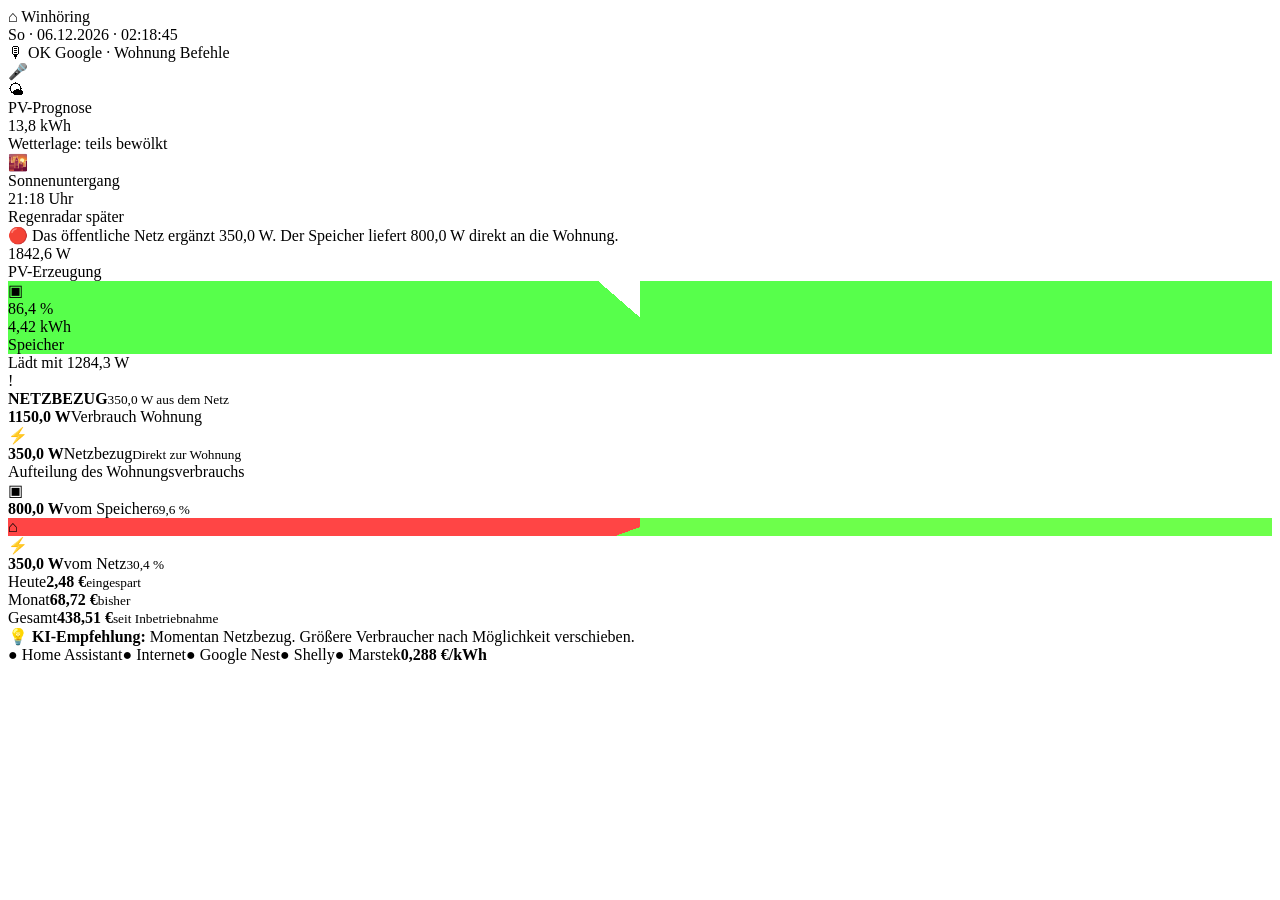
==== index.html @ 6ba89e19 "Wohnungszentrale AI V1.0 Energy Core" ====
<!DOCTYPE html>
<html lang="de">
<head>
  <meta charset="UTF-8" />
  <meta name="viewport" content="width=device-width, initial-scale=1.0, maximum-scale=1.0, user-scalable=no" />
  <title>Wohnungszentrale AI · Energie</title>
  <link rel="stylesheet" href="css/style.css" />
</head>
<body>
<div class="bg"></div>
<div class="app">
<header class="top"><div><div class="place">⌂ Winhöring</div><div class="date" id="dateLine">--</div><div class="voice">🎙 OK Google · Wohnung Befehle</div></div><div class="mic">🎤</div></header>
<section class="weather-row"><article class="glass weather-card"><div class="weather-icon" id="weatherIcon">🌤</div><div><div class="card-title">PV-Prognose</div><div class="forecast" id="pvForecast">13,8 kWh</div><div class="sub" id="weatherText">Wetterlage: teils bewölkt</div></div></article><article class="glass weather-card"><div class="weather-icon">🌇</div><div><div class="card-title">Sonnenuntergang</div><div class="sunset" id="sunsetTime">21:18 Uhr</div><div class="sub">Regenradar später</div></div></article></section>
<section class="glass assistant-line" id="assistantText">Wohnungszentrale wird geladen …</section>
<main class="stage">
<section class="sun-block"><div class="sky"><div class="cloud cloud-a" id="cloudA"></div><div class="cloud cloud-b" id="cloudB"></div><div class="sun-body" id="skyBody"></div></div><div class="pv-value" id="pvPower">-- W</div><div class="pv-label">PV-Erzeugung</div></section>
<div class="flow flow-gold" id="pvFlow"><i></i><i></i><i></i></div>
<section class="battery-ring" id="batteryRing"><div class="battery-inner"><div class="battery-icon">▣</div><div class="battery-soc" id="batterySoc">-- %</div><div class="battery-kwh" id="batteryKwh">-- kWh</div><div class="sub">Speicher</div></div></section>
<div class="battery-state" id="batteryState">Warte auf Daten</div>
<div class="flow flow-green" id="batteryFlow"><i></i><i></i><i></i></div>
<section class="middle"><article class="glass status-box" id="statusBox"><div class="status-icon" id="statusIcon">✓</div><strong id="autarkStatus">--</strong><small id="statusSmall">Status wird geladen</small></article><div class="house-block"><div class="house"><div class="roof"></div><div class="house-body"><div class="window"></div><div class="window"></div><div class="door"></div></div></div><div class="home-readout"><b id="homeLoad">-- W</b><span>Verbrauch Wohnung</span></div></div><article class="glass grid-box" id="gridBox"><div class="tower">⚡</div><b id="gridPower">-- W</b><span>Netzbezug</span><small>Direkt zur Wohnung</small></article><div class="grid-flow" id="gridFlow"><i></i><i></i><i></i><i></i><i></i></div></section>
<section class="glass split"><div class="split-title">Aufteilung des Wohnungsverbrauchs</div><div class="split-content"><div class="split-side green-text"><div class="round-small">▣</div><b id="fromBattery">-- W</b><span>vom Speicher</span><small id="fromBatteryPercent">-- %</small></div><div class="donut" id="donut"><div>⌂</div></div><div class="split-side red-text"><div class="round-small">⚡</div><b id="fromGrid">-- W</b><span>vom Netz</span><small id="fromGridPercent">-- %</small></div></div><div class="split-bar"><em id="greenBar"></em><strong id="redBar"></strong></div></section>
<section class="money"><article class="glass money-card"><span>Heute</span><b id="savingToday">-- €</b><small>eingespart</small></article><article class="glass money-card"><span>Monat</span><b id="savingMonth">-- €</b><small>bisher</small><div class="month-bar"><em id="monthProgress"></em></div></article><article class="glass money-card"><span>Gesamt</span><b id="savingTotal">-- €</b><small>seit Inbetriebnahme</small></article></section>
<section class="glass tip" id="aiTip">💡 <b>KI-Empfehlung:</b> Werte werden geladen.</section>
</main>
<footer class="footer"><span id="haStatus">● Home Assistant</span><span id="internetStatus">● Internet</span><span id="googleStatus">● Google Nest</span><span id="shellyStatus">● Shelly</span><span id="marstekStatus">● Marstek</span><b>0,288 €/kWh</b></footer>
</div>
<script src="config/config.js"></script><script src="js/ha.js"></script><script src="js/app.js"></script>
</body></html>
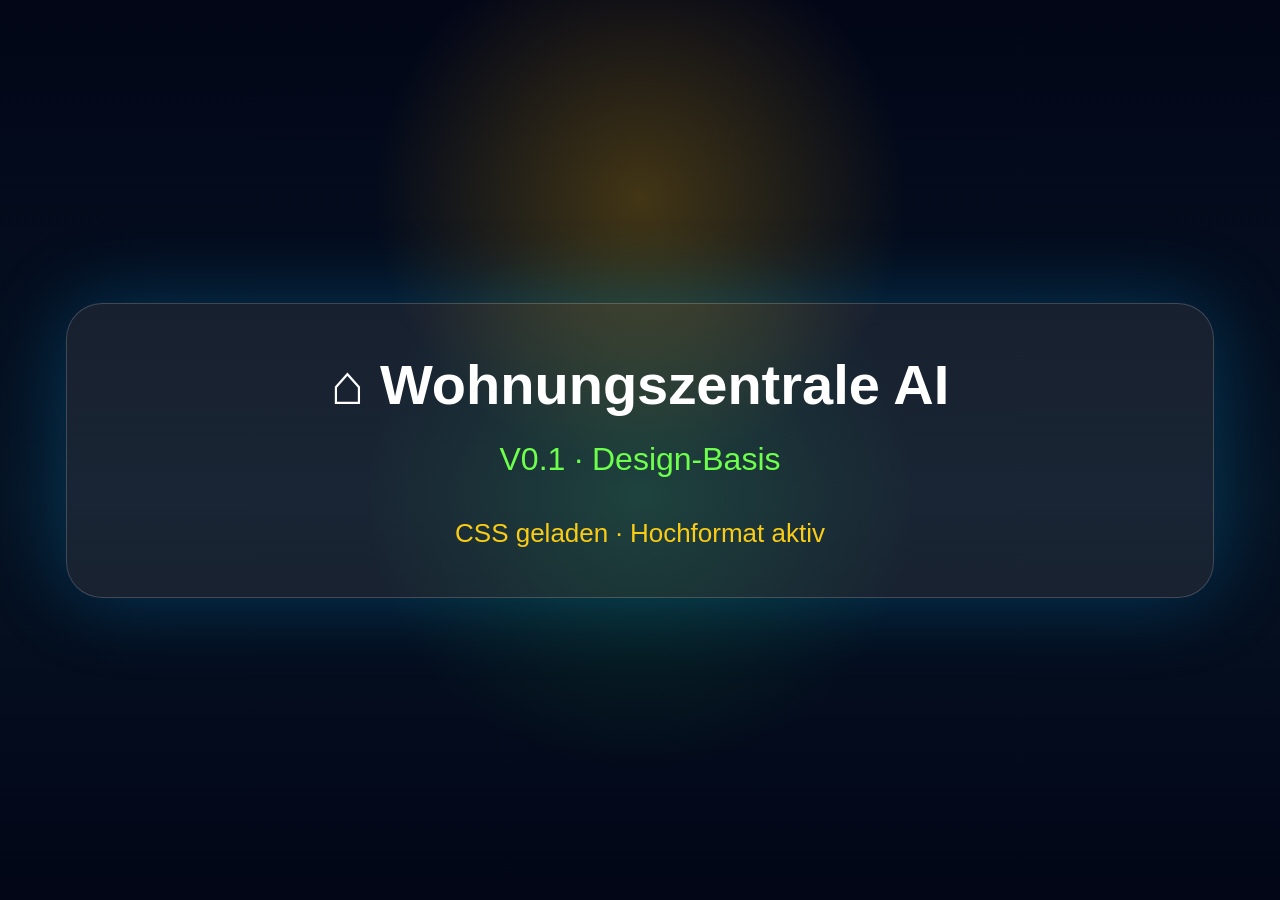
==== commit 21021fc4: "V0.1 Design-Basis" ====
--- a/index.html
+++ b/index.html
@@ -1,29 +1,18 @@
-<!DOCTYPE html>
+<!doctype html>
 <html lang="de">
 <head>
-  <meta charset="UTF-8" />
-  <meta name="viewport" content="width=device-width, initial-scale=1.0, maximum-scale=1.0, user-scalable=no" />
-  <title>Wohnungszentrale AI · Energie</title>
-  <link rel="stylesheet" href="css/style.css" />
+  <meta charset="utf-8">
+  <meta name="viewport" content="width=device-width, initial-scale=1">
+  <title>Wohnungszentrale AI</title>
+  <link rel="stylesheet" href="css/style.css">
 </head>
 <body>
-<div class="bg"></div>
-<div class="app">
-<header class="top"><div><div class="place">⌂ Winhöring</div><div class="date" id="dateLine">--</div><div class="voice">🎙 OK Google · Wohnung Befehle</div></div><div class="mic">🎤</div></header>
-<section class="weather-row"><article class="glass weather-card"><div class="weather-icon" id="weatherIcon">🌤</div><div><div class="card-title">PV-Prognose</div><div class="forecast" id="pvForecast">13,8 kWh</div><div class="sub" id="weatherText">Wetterlage: teils bewölkt</div></div></article><article class="glass weather-card"><div class="weather-icon">🌇</div><div><div class="card-title">Sonnenuntergang</div><div class="sunset" id="sunsetTime">21:18 Uhr</div><div class="sub">Regenradar später</div></div></article></section>
-<section class="glass assistant-line" id="assistantText">Wohnungszentrale wird geladen …</section>
-<main class="stage">
-<section class="sun-block"><div class="sky"><div class="cloud cloud-a" id="cloudA"></div><div class="cloud cloud-b" id="cloudB"></div><div class="sun-body" id="skyBody"></div></div><div class="pv-value" id="pvPower">-- W</div><div class="pv-label">PV-Erzeugung</div></section>
-<div class="flow flow-gold" id="pvFlow"><i></i><i></i><i></i></div>
-<section class="battery-ring" id="batteryRing"><div class="battery-inner"><div class="battery-icon">▣</div><div class="battery-soc" id="batterySoc">-- %</div><div class="battery-kwh" id="batteryKwh">-- kWh</div><div class="sub">Speicher</div></div></section>
-<div class="battery-state" id="batteryState">Warte auf Daten</div>
-<div class="flow flow-green" id="batteryFlow"><i></i><i></i><i></i></div>
-<section class="middle"><article class="glass status-box" id="statusBox"><div class="status-icon" id="statusIcon">✓</div><strong id="autarkStatus">--</strong><small id="statusSmall">Status wird geladen</small></article><div class="house-block"><div class="house"><div class="roof"></div><div class="house-body"><div class="window"></div><div class="window"></div><div class="door"></div></div></div><div class="home-readout"><b id="homeLoad">-- W</b><span>Verbrauch Wohnung</span></div></div><article class="glass grid-box" id="gridBox"><div class="tower">⚡</div><b id="gridPower">-- W</b><span>Netzbezug</span><small>Direkt zur Wohnung</small></article><div class="grid-flow" id="gridFlow"><i></i><i></i><i></i><i></i><i></i></div></section>
-<section class="glass split"><div class="split-title">Aufteilung des Wohnungsverbrauchs</div><div class="split-content"><div class="split-side green-text"><div class="round-small">▣</div><b id="fromBattery">-- W</b><span>vom Speicher</span><small id="fromBatteryPercent">-- %</small></div><div class="donut" id="donut"><div>⌂</div></div><div class="split-side red-text"><div class="round-small">⚡</div><b id="fromGrid">-- W</b><span>vom Netz</span><small id="fromGridPercent">-- %</small></div></div><div class="split-bar"><em id="greenBar"></em><strong id="redBar"></strong></div></section>
-<section class="money"><article class="glass money-card"><span>Heute</span><b id="savingToday">-- €</b><small>eingespart</small></article><article class="glass money-card"><span>Monat</span><b id="savingMonth">-- €</b><small>bisher</small><div class="month-bar"><em id="monthProgress"></em></div></article><article class="glass money-card"><span>Gesamt</span><b id="savingTotal">-- €</b><small>seit Inbetriebnahme</small></article></section>
-<section class="glass tip" id="aiTip">💡 <b>KI-Empfehlung:</b> Werte werden geladen.</section>
-</main>
-<footer class="footer"><span id="haStatus">● Home Assistant</span><span id="internetStatus">● Internet</span><span id="googleStatus">● Google Nest</span><span id="shellyStatus">● Shelly</span><span id="marstekStatus">● Marstek</span><b>0,288 €/kWh</b></footer>
-</div>
-<script src="config/config.js"></script><script src="js/ha.js"></script><script src="js/app.js"></script>
-</body></html>
+  <main class="screen">
+    <div class="card">
+      <div class="title">⌂ Wohnungszentrale AI</div>
+      <div class="subtitle">V0.1 · Design-Basis</div>
+      <div class="status">CSS geladen · Hochformat aktiv</div>
+    </div>
+  </main>
+</body>
+</html>
--- a/css/style.css
+++ b/css/style.css
@@ -0,0 +1,48 @@
+html, body {
+  margin: 0;
+  width: 100%;
+  height: 100%;
+  background: #020617;
+  color: white;
+  font-family: Arial, Helvetica, sans-serif;
+  overflow: hidden;
+}
+
+.screen {
+  width: 100vw;
+  height: 100vh;
+  background:
+    radial-gradient(circle at 50% 22%, rgba(255, 180, 0, 0.25), transparent 28%),
+    radial-gradient(circle at 50% 55%, rgba(34, 197, 94, 0.18), transparent 34%),
+    linear-gradient(180deg, #020617 0%, #061323 55%, #020617 100%);
+  display: flex;
+  align-items: center;
+  justify-content: center;
+}
+
+.card {
+  width: 82%;
+  padding: 48px;
+  border-radius: 36px;
+  background: rgba(255,255,255,0.08);
+  border: 1px solid rgba(255,255,255,0.18);
+  box-shadow: 0 0 80px rgba(0,180,255,0.25);
+  text-align: center;
+}
+
+.title {
+  font-size: 56px;
+  font-weight: 900;
+}
+
+.subtitle {
+  margin-top: 24px;
+  font-size: 32px;
+  color: #6dff4b;
+}
+
+.status {
+  margin-top: 40px;
+  font-size: 26px;
+  color: #facc15;
+}
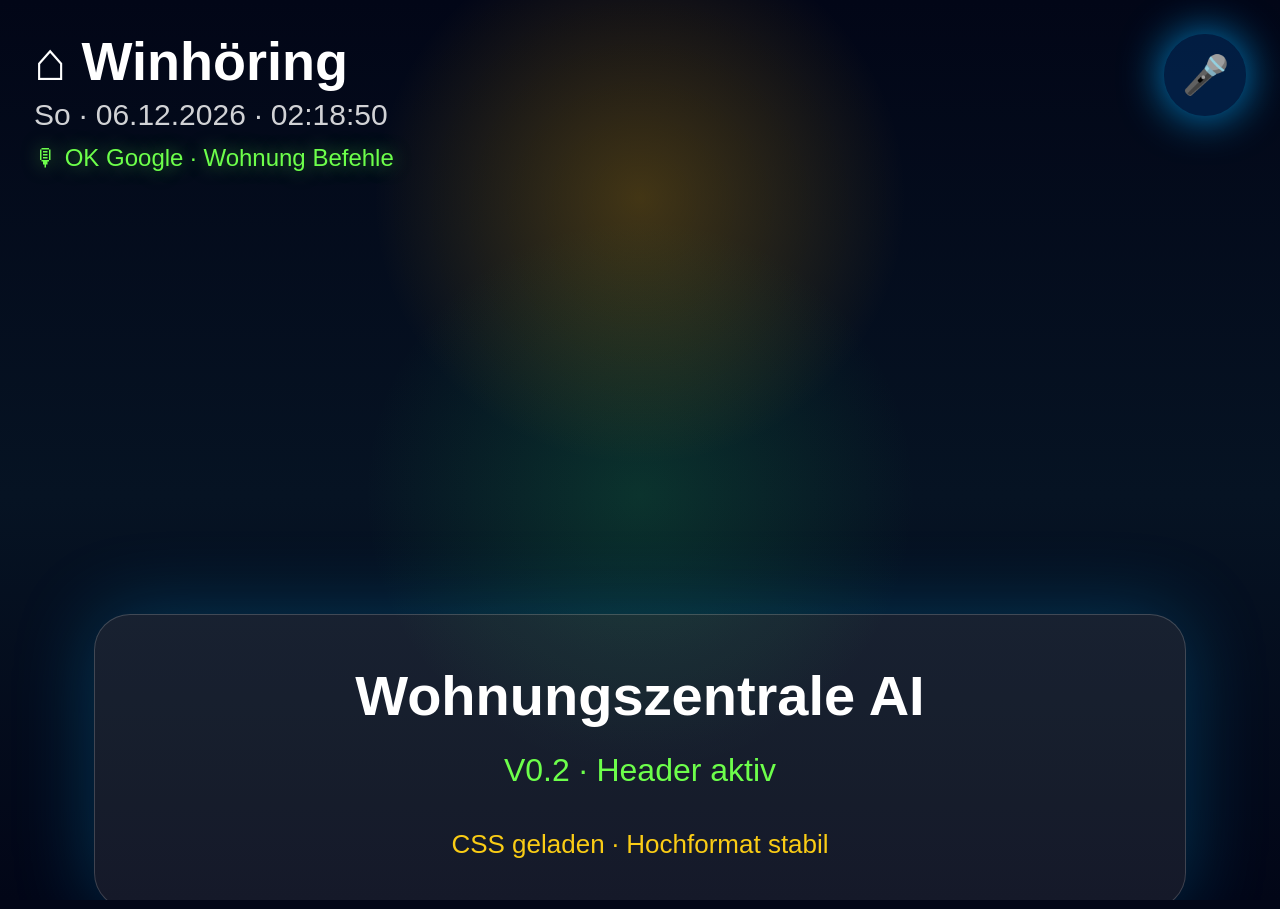
==== commit ec96139b: "V0.2 Header und Datum" ====
--- a/index.html
+++ b/index.html
@@ -8,11 +8,42 @@
 </head>
 <body>
   <main class="screen">
-    <div class="card">
-      <div class="title">⌂ Wohnungszentrale AI</div>
-      <div class="subtitle">V0.1 · Design-Basis</div>
-      <div class="status">CSS geladen · Hochformat aktiv</div>
-    </div>
+    <header class="header">
+      <div>
+        <div class="place">⌂ Winhöring</div>
+        <div class="date" id="dateLine">--</div>
+        <div class="voice">🎙 OK Google · Wohnung Befehle</div>
+      </div>
+      <div class="mic">🎤</div>
+    </header>
+
+    <section class="center-card">
+      <div class="title">Wohnungszentrale AI</div>
+      <div class="version">V0.2 · Header aktiv</div>
+      <div class="status">CSS geladen · Hochformat stabil</div>
+    </section>
   </main>
+
+  <script>
+    function updateTime() {
+      const days = ["So", "Mo", "Di", "Mi", "Do", "Fr", "Sa"];
+      const now = new Date();
+      const day = days[now.getDay()];
+      const date = now.toLocaleDateString("de-DE", {
+        day: "2-digit",
+        month: "2-digit",
+        year: "numeric"
+      });
+      const time = now.toLocaleTimeString("de-DE", {
+        hour: "2-digit",
+        minute: "2-digit",
+        second: "2-digit"
+      });
+      document.getElementById("dateLine").innerText = `${day} · ${date} · ${time}`;
+    }
+
+    updateTime();
+    setInterval(updateTime, 1000);
+  </script>
 </body>
 </html>
--- a/css/style.css
+++ b/css/style.css
@@ -11,17 +11,56 @@
 .screen {
   width: 100vw;
   height: 100vh;
+  padding: 34px;
   background:
     radial-gradient(circle at 50% 22%, rgba(255, 180, 0, 0.25), transparent 28%),
     radial-gradient(circle at 50% 55%, rgba(34, 197, 94, 0.18), transparent 34%),
     linear-gradient(180deg, #020617 0%, #061323 55%, #020617 100%);
-  display: flex;
-  align-items: center;
-  justify-content: center;
+  box-sizing: border-box;
 }
 
-.card {
+.header {
+  height: 150px;
+  display: flex;
+  justify-content: space-between;
+  align-items: flex-start;
+}
+
+.place {
+  font-size: 54px;
+  font-weight: 900;
+  line-height: 1;
+}
+
+.date {
+  margin-top: 10px;
+  font-size: 30px;
+  opacity: 0.82;
+}
+
+.voice {
+  margin-top: 12px;
+  font-size: 24px;
+  color: #6dff4b;
+  text-shadow: 0 0 18px rgba(109,255,75,0.5);
+}
+
+.mic {
+  width: 82px;
+  height: 82px;
+  border-radius: 50%;
+  display: grid;
+  place-items: center;
+  font-size: 38px;
+  background: rgba(0, 130, 255, 0.18);
+  box-shadow: 0 0 44px rgba(0,170,255,0.8);
+}
+
+.center-card {
+  margin-top: 430px;
   width: 82%;
+  margin-left: auto;
+  margin-right: auto;
   padding: 48px;
   border-radius: 36px;
   background: rgba(255,255,255,0.08);
@@ -35,7 +74,7 @@
   font-weight: 900;
 }
 
-.subtitle {
+.version {
   margin-top: 24px;
   font-size: 32px;
   color: #6dff4b;
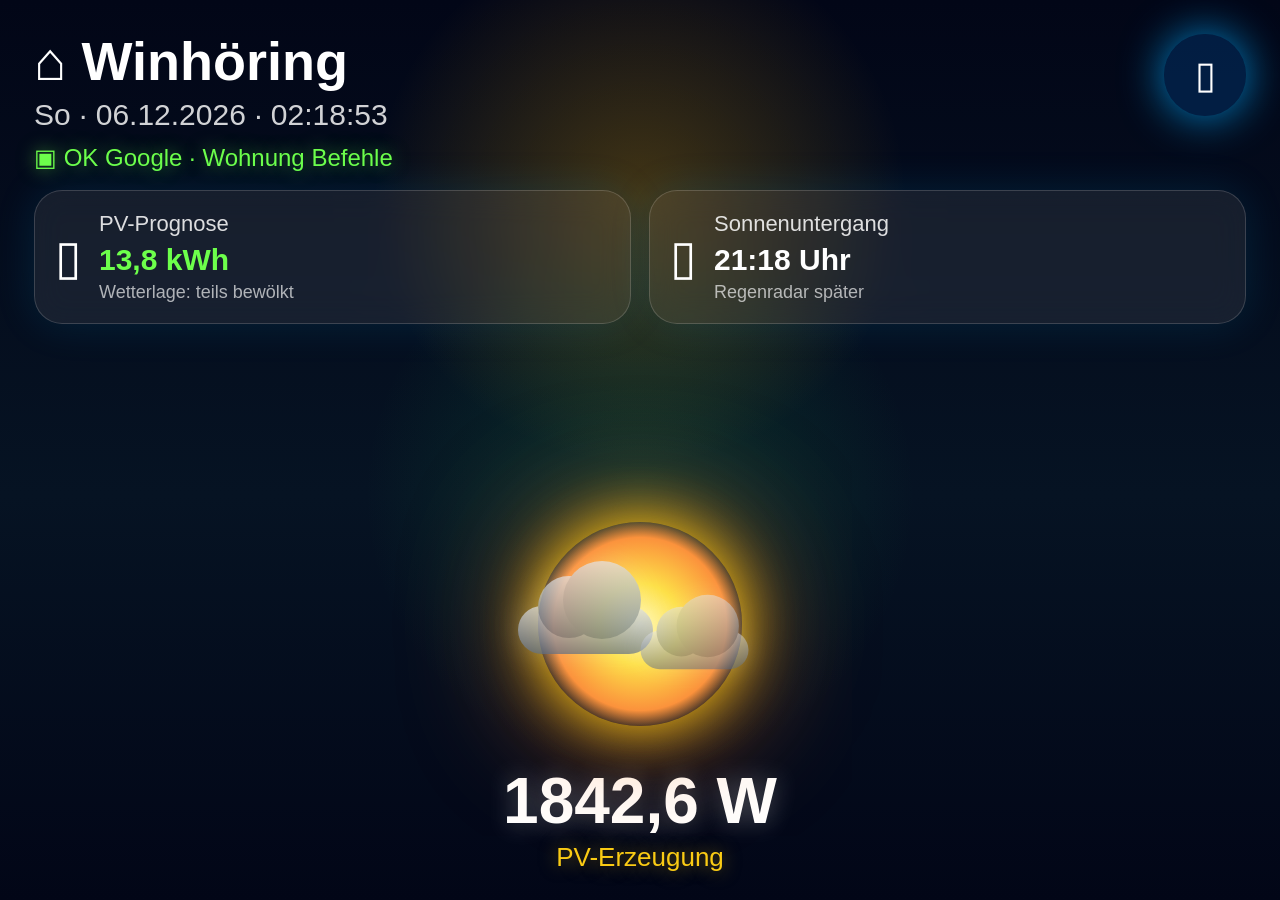
==== commit 739b1670: "V0.4 Sonne und PV-Wert" ====
--- a/index.html
+++ b/index.html
@@ -12,15 +12,40 @@
       <div>
         <div class="place">⌂ Winhöring</div>
         <div class="date" id="dateLine">--</div>
-        <div class="voice">🎙 OK Google · Wohnung Befehle</div>
+        <div class="voice">▣ OK Google · Wohnung Befehle</div>
       </div>
-      <div class="mic">🎤</div>
+      <div class="mic">▯</div>
     </header>
 
-    <section class="center-card">
-      <div class="title">Wohnungszentrale AI</div>
-      <div class="version">V0.2 · Header aktiv</div>
-      <div class="status">CSS geladen · Hochformat stabil</div>
+    <section class="weather-row">
+      <article class="weather-card">
+        <div class="weather-icon">▯</div>
+        <div>
+          <div class="card-title">PV-Prognose</div>
+          <div class="card-value green">13,8 kWh</div>
+          <div class="card-sub">Wetterlage: teils bewölkt</div>
+        </div>
+      </article>
+
+      <article class="weather-card">
+        <div class="weather-icon">▯</div>
+        <div>
+          <div class="card-title">Sonnenuntergang</div>
+          <div class="card-value">21:18 Uhr</div>
+          <div class="card-sub">Regenradar später</div>
+        </div>
+      </article>
+    </section>
+
+    <section class="sun-section">
+      <div class="sun-wrap">
+        <div class="sun"></div>
+        <div class="cloud cloud-a"></div>
+        <div class="cloud cloud-b"></div>
+      </div>
+
+      <div class="pv-power">1842,6 W</div>
+      <div class="pv-label">PV-Erzeugung</div>
     </section>
   </main>
 
@@ -30,14 +55,10 @@
       const now = new Date();
       const day = days[now.getDay()];
       const date = now.toLocaleDateString("de-DE", {
-        day: "2-digit",
-        month: "2-digit",
-        year: "numeric"
+        day: "2-digit", month: "2-digit", year: "numeric"
       });
       const time = now.toLocaleTimeString("de-DE", {
-        hour: "2-digit",
-        minute: "2-digit",
-        second: "2-digit"
+        hour: "2-digit", minute: "2-digit", second: "2-digit"
       });
       document.getElementById("dateLine").innerText = `${day} · ${date} · ${time}`;
     }
--- a/css/style.css
+++ b/css/style.css
@@ -8,6 +8,10 @@
   overflow: hidden;
 }
 
+* {
+  box-sizing: border-box;
+}
+
 .screen {
   width: 100vw;
   height: 100vh;
@@ -16,7 +20,6 @@
     radial-gradient(circle at 50% 22%, rgba(255, 180, 0, 0.25), transparent 28%),
     radial-gradient(circle at 50% 55%, rgba(34, 197, 94, 0.18), transparent 34%),
     linear-gradient(180deg, #020617 0%, #061323 55%, #020617 100%);
-  box-sizing: border-box;
 }
 
 .header {
@@ -56,32 +59,135 @@
   box-shadow: 0 0 44px rgba(0,170,255,0.8);
 }
 
-.center-card {
-  margin-top: 430px;
-  width: 82%;
-  margin-left: auto;
-  margin-right: auto;
-  padding: 48px;
-  border-radius: 36px;
+.weather-row {
+  display: grid;
+  grid-template-columns: 1fr 1fr;
+  gap: 18px;
+  margin-top: 6px;
+}
+
+.weather-card {
+  min-height: 118px;
+  border-radius: 28px;
+  padding: 20px;
+  display: flex;
+  align-items: center;
+  gap: 18px;
   background: rgba(255,255,255,0.08);
-  border: 1px solid rgba(255,255,255,0.18);
-  box-shadow: 0 0 80px rgba(0,180,255,0.25);
+  border: 1px solid rgba(255,255,255,0.16);
+  box-shadow: 0 0 42px rgba(0,180,255,0.13);
+  backdrop-filter: blur(16px);
+}
+
+.weather-icon {
+  font-size: 48px;
+}
+
+.card-title {
+  font-size: 22px;
+  opacity: 0.85;
+}
+
+.card-value {
+  margin-top: 6px;
+  font-size: 30px;
+  font-weight: 800;
+}
+
+.green {
+  color: #6dff4b;
+}
+
+.card-sub {
+  margin-top: 5px;
+  font-size: 18px;
+  opacity: 0.66;
+}
+
+.sun-section {
+  margin-top: 170px;
   text-align: center;
 }
 
-.title {
-  font-size: 56px;
-  font-weight: 900;
+.sun-wrap {
+  position: relative;
+  width: 260px;
+  height: 260px;
+  margin: 0 auto;
 }
 
-.version {
-  margin-top: 24px;
-  font-size: 32px;
-  color: #6dff4b;
+.sun {
+  position: absolute;
+  inset: 28px;
+  border-radius: 50%;
+  background:
+    radial-gradient(circle, #fff7ad 0%, #fde047 28%, #fb923c 60%, rgba(251,146,60,0.05) 75%);
+  box-shadow:
+    0 0 55px #facc15,
+    0 0 130px rgba(249,115,22,0.85);
+  animation: sunPulse 4.5s ease-in-out infinite;
 }
 
-.status {
-  margin-top: 40px;
+.cloud {
+  position: absolute;
+  z-index: 5;
+  width: 135px;
+  height: 48px;
+  border-radius: 40px;
+  background: linear-gradient(180deg, #e5e7eb, #64748b);
+  opacity: 0.72;
+  filter: drop-shadow(0 0 14px rgba(255,255,255,0.25));
+}
+
+.cloud::before,
+.cloud::after {
+  content: "";
+  position: absolute;
+  border-radius: 50%;
+  background: inherit;
+}
+
+.cloud::before {
+  width: 62px;
+  height: 62px;
+  left: 20px;
+  top: -30px;
+}
+
+.cloud::after {
+  width: 78px;
+  height: 78px;
+  right: 12px;
+  top: -45px;
+}
+
+.cloud-a {
+  left: 8px;
+  top: 112px;
+}
+
+.cloud-b {
+  right: 8px;
+  top: 132px;
+  transform: scale(0.8);
+  opacity: 0.55;
+}
+
+.pv-power {
+  margin-top: 10px;
+  font-size: 64px;
+  font-weight: 900;
+  text-shadow: 0 0 24px rgba(255,255,255,0.3);
+}
+
+.pv-label {
+  margin-top: 4px;
   font-size: 26px;
   color: #facc15;
+  text-shadow: 0 0 18px rgba(250,204,21,0.5);
 }
+
+@keyframes sunPulse {
+  0%, 100% { transform: scale(1); }
+  50% { transform: scale(1.06); }
+}
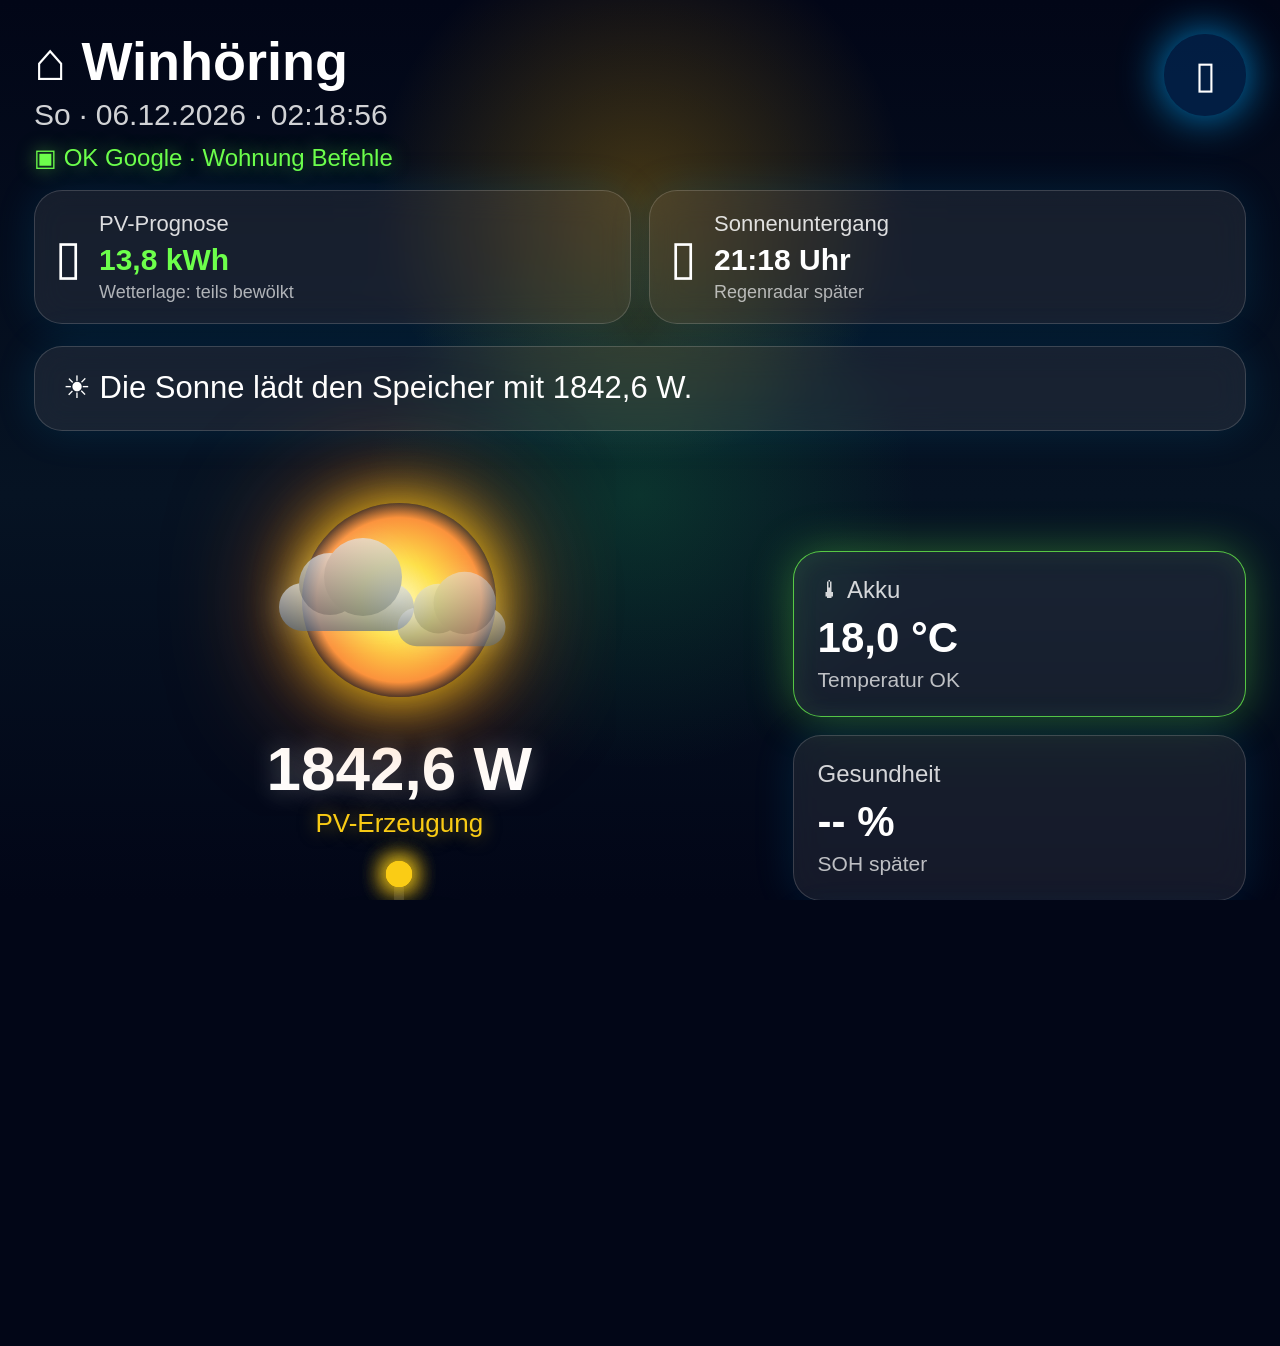
==== commit baeed0c8: "V06 Struktur und Akku-Gesundheit" ====
--- a/index.html
+++ b/index.html
@@ -8,6 +8,7 @@
 </head>
 <body>
   <main class="screen">
+
     <header class="header">
       <div>
         <div class="place">⌂ Winhöring</div>
@@ -37,16 +38,68 @@
       </article>
     </section>
 
-    <section class="sun-section">
-      <div class="sun-wrap">
-        <div class="sun"></div>
-        <div class="cloud cloud-a"></div>
-        <div class="cloud cloud-b"></div>
-      </div>
+    <section class="ai-status">
+      ☀ Die Sonne lädt den Speicher mit 1842,6 W.
+    </section>
 
-      <div class="pv-power">1842,6 W</div>
-      <div class="pv-label">PV-Erzeugung</div>
+    <section class="main-grid">
+
+      <section class="energy-column">
+        <section class="sun-section">
+          <div class="sun-wrap">
+            <div class="sun"></div>
+            <div class="cloud cloud-a"></div>
+            <div class="cloud cloud-b"></div>
+          </div>
+
+          <div class="pv-power">1842,6 W</div>
+          <div class="pv-label">PV-Erzeugung</div>
+        </section>
+
+        <div class="flow-line gold-flow">
+          <i></i><i></i><i></i>
+        </div>
+
+        <section class="battery-ring">
+          <div class="battery-core">
+            <div class="battery-icon">▣</div>
+            <div class="battery-soc">86,4 %</div>
+            <div class="battery-kwh">4,42 kWh</div>
+            <div class="battery-label">Speicher</div>
+          </div>
+        </section>
+
+        <div class="battery-state">Lädt mit 1284,3 W</div>
+      </section>
+
+      <aside class="health-panel">
+        <div class="health-card temp-ok">
+          <div class="health-title">🌡 Akku</div>
+          <div class="health-value">18,0 °C</div>
+          <div class="health-sub">Temperatur OK</div>
+        </div>
+
+        <div class="health-card">
+          <div class="health-title">Gesundheit</div>
+          <div class="health-value">-- %</div>
+          <div class="health-sub">SOH später</div>
+        </div>
+
+        <div class="health-card">
+          <div class="health-title">Zyklen</div>
+          <div class="health-value">--</div>
+          <div class="health-sub">später</div>
+        </div>
+
+        <div class="health-card">
+          <div class="health-title">Leistung</div>
+          <div class="health-value green">+1284 W</div>
+          <div class="health-sub">Ladevorgang</div>
+        </div>
+      </aside>
+
     </section>
+
   </main>
 
   <script>
--- a/css/style.css
+++ b/css/style.css
@@ -66,6 +66,15 @@
   margin-top: 6px;
 }
 
+.weather-card,
+.ai-status,
+.health-card {
+  background: rgba(255,255,255,0.08);
+  border: 1px solid rgba(255,255,255,0.16);
+  box-shadow: 0 0 42px rgba(0,180,255,0.13);
+  backdrop-filter: blur(16px);
+}
+
 .weather-card {
   min-height: 118px;
   border-radius: 28px;
@@ -73,10 +82,6 @@
   display: flex;
   align-items: center;
   gap: 18px;
-  background: rgba(255,255,255,0.08);
-  border: 1px solid rgba(255,255,255,0.16);
-  box-shadow: 0 0 42px rgba(0,180,255,0.13);
-  backdrop-filter: blur(16px);
 }
 
 .weather-icon {
@@ -104,15 +109,36 @@
   opacity: 0.66;
 }
 
+.ai-status {
+  margin-top: 22px;
+  padding: 22px 28px;
+  border-radius: 28px;
+  font-size: 31px;
+  line-height: 1.25;
+}
+
+.main-grid {
+  margin-top: 44px;
+  display: grid;
+  grid-template-columns: 1.45fr 0.9fr;
+  gap: 28px;
+  align-items: center;
+}
+
+.energy-column {
+  display: flex;
+  flex-direction: column;
+  align-items: center;
+}
+
 .sun-section {
-  margin-top: 170px;
   text-align: center;
 }
 
 .sun-wrap {
   position: relative;
-  width: 260px;
-  height: 260px;
+  width: 250px;
+  height: 250px;
   margin: 0 auto;
 }
 
@@ -162,20 +188,20 @@
 }
 
 .cloud-a {
-  left: 8px;
-  top: 112px;
+  left: 5px;
+  top: 108px;
 }
 
 .cloud-b {
-  right: 8px;
-  top: 132px;
+  right: 5px;
+  top: 128px;
   transform: scale(0.8);
   opacity: 0.55;
 }
 
 .pv-power {
-  margin-top: 10px;
-  font-size: 64px;
+  margin-top: 8px;
+  font-size: 62px;
   font-weight: 900;
   text-shadow: 0 0 24px rgba(255,255,255,0.3);
 }
@@ -187,7 +213,145 @@
   text-shadow: 0 0 18px rgba(250,204,21,0.5);
 }
 
+.flow-line {
+  position: relative;
+  width: 10px;
+  height: 90px;
+  margin: 22px 0 18px;
+  border-radius: 20px;
+  background: rgba(255,255,255,0.12);
+}
+
+.flow-line i {
+  position: absolute;
+  left: -8px;
+  width: 26px;
+  height: 26px;
+  border-radius: 50%;
+  animation: flowDown 2.2s linear infinite;
+}
+
+.flow-line i:nth-child(2) {
+  animation-delay: 0.7s;
+}
+
+.flow-line i:nth-child(3) {
+  animation-delay: 1.4s;
+}
+
+.gold-flow i {
+  background: #facc15;
+  box-shadow: 0 0 24px #facc15;
+}
+
+.battery-ring {
+  width: 310px;
+  height: 310px;
+  border-radius: 50%;
+  display: grid;
+  place-items: center;
+  background:
+    conic-gradient(#57ff4b 0deg 311deg, rgba(255,255,255,0.12) 311deg 360deg);
+  box-shadow:
+    0 0 65px rgba(87,255,75,0.55),
+    inset 0 0 30px rgba(87,255,75,0.12);
+  animation: batteryBreathe 4s ease-in-out infinite;
+}
+
+.battery-core {
+  width: 232px;
+  height: 232px;
+  border-radius: 50%;
+  background: rgba(3,8,18,0.94);
+  display: flex;
+  flex-direction: column;
+  align-items: center;
+  justify-content: center;
+}
+
+.battery-icon {
+  color: #57ff4b;
+  font-size: 30px;
+}
+
+.battery-soc {
+  margin-top: 6px;
+  font-size: 58px;
+  font-weight: 900;
+}
+
+.battery-kwh {
+  margin-top: 4px;
+  color: #57ff4b;
+  font-size: 29px;
+  font-weight: 800;
+}
+
+.battery-label {
+  margin-top: 4px;
+  opacity: 0.65;
+  font-size: 20px;
+}
+
+.battery-state {
+  margin-top: 16px;
+  padding: 10px 30px;
+  border-radius: 22px;
+  font-size: 25px;
+  color: #7cff66;
+  background: rgba(0,60,25,0.35);
+  border: 1px solid rgba(87,255,75,0.75);
+  box-shadow: 0 0 32px rgba(87,255,75,0.22);
+}
+
+.health-panel {
+  display: grid;
+  grid-template-columns: 1fr;
+  gap: 18px;
+}
+
+.health-card {
+  border-radius: 28px;
+  padding: 24px;
+  min-height: 128px;
+}
+
+.health-title {
+  font-size: 24px;
+  opacity: 0.82;
+}
+
+.health-value {
+  margin-top: 10px;
+  font-size: 42px;
+  font-weight: 900;
+}
+
+.health-sub {
+  margin-top: 6px;
+  font-size: 21px;
+  opacity: 0.72;
+}
+
+.temp-ok {
+  border-color: rgba(109,255,75,0.75);
+  box-shadow:
+    0 0 45px rgba(109,255,75,0.35),
+    inset 0 0 28px rgba(109,255,75,0.08);
+}
+
 @keyframes sunPulse {
   0%, 100% { transform: scale(1); }
   50% { transform: scale(1.06); }
 }
+
+@keyframes batteryBreathe {
+  0%, 100% { transform: scale(1); }
+  50% { transform: scale(1.025); }
+}
+
+@keyframes flowDown {
+  0% { top: -14px; opacity: 0; }
+  20% { opacity: 1; }
+  100% { top: 78px; opacity: 0; }
+}
